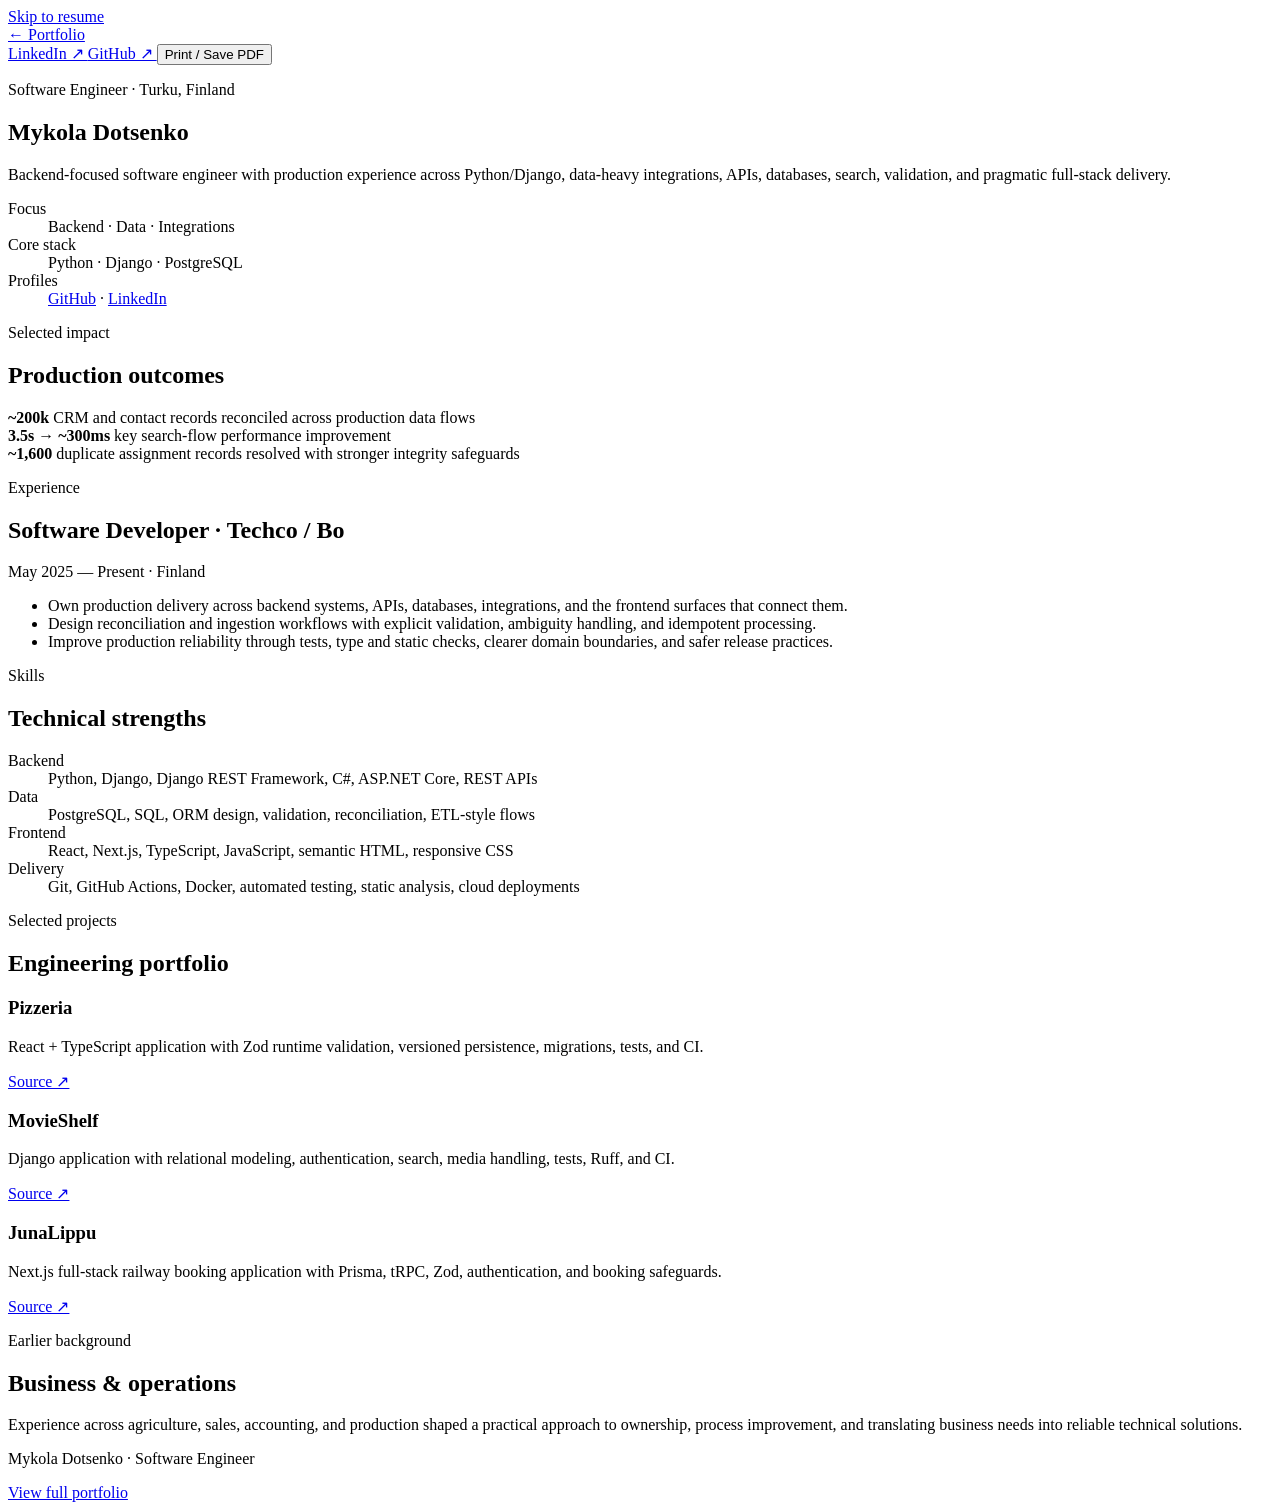
==== resume.html @ 8630fb1b "Add recruiter-friendly printable resume" ====
<!DOCTYPE html>
<html lang="en">
  <head>
    <meta charset="UTF-8">
    <meta name="viewport" content="width=device-width, initial-scale=1">

    <title>Mykola Dotsenko — Software Engineer Resume</title>
    <meta
      name="description"
      content="Resume for Mykola Dotsenko, Software Engineer focused on Python/Django, backend systems, data integrations, and production reliability.">
    <meta name="robots" content="index, follow">
    <meta name="theme-color" content="#07111f">
    <link
      rel="canonical"
      href="https://mykoladotsenko.github.io/developer-profile/resume.html">
    <link rel="icon" href="favicon.svg" type="image/svg+xml">
    <link rel="stylesheet" href="resume.css">
  </head>

  <body>
    <a class="skip-link" href="#resume">Skip to resume</a>

    <header class="resume-toolbar" aria-label="Resume actions">
      <a class="toolbar-link" href="index.html">← Portfolio</a>
      <div class="toolbar-actions">
        <a
          href="https://www.linkedin.com/in/mykola-dotsenko/"
          target="_blank"
          rel="noreferrer"
        >
          LinkedIn ↗
        </a>
        <a
          href="https://github.com/MykolaDotsenko"
          target="_blank"
          rel="noreferrer"
        >
          GitHub ↗
        </a>
        <button type="button" onclick="window.print()">Print / Save PDF</button>
      </div>
    </header>

    <main class="resume" id="resume">
      <section class="resume-hero" aria-labelledby="resume-name">
        <div>
          <p class="eyebrow">Software Engineer · Turku, Finland</p>
          <h1 id="resume-name">Mykola Dotsenko</h1>
          <p class="summary">
            Backend-focused software engineer with production experience across
            Python/Django, data-heavy integrations, APIs, databases, search,
            validation, and pragmatic full-stack delivery.
          </p>
        </div>

        <dl class="identity-facts">
          <div>
            <dt>Focus</dt>
            <dd>Backend · Data · Integrations</dd>
          </div>
          <div>
            <dt>Core stack</dt>
            <dd>Python · Django · PostgreSQL</dd>
          </div>
          <div>
            <dt>Profiles</dt>
            <dd>
              <a href="https://github.com/MykolaDotsenko">GitHub</a>
              ·
              <a href="https://www.linkedin.com/in/mykola-dotsenko/">LinkedIn</a>
            </dd>
          </div>
        </dl>
      </section>

      <section class="resume-section" aria-labelledby="impact-heading">
        <p class="section-kicker">Selected impact</p>
        <h2 id="impact-heading">Production outcomes</h2>

        <div class="metric-grid">
          <article>
            <strong>~200k</strong>
            <span>CRM and contact records reconciled across production data flows</span>
          </article>
          <article>
            <strong>3.5s → ~300ms</strong>
            <span>key search-flow performance improvement</span>
          </article>
          <article>
            <strong>~1,600</strong>
            <span>duplicate assignment records resolved with stronger integrity safeguards</span>
          </article>
        </div>
      </section>

      <section class="resume-section" aria-labelledby="experience-heading">
        <p class="section-kicker">Experience</p>
        <h2 id="experience-heading">Software Developer · Techco / Bo</h2>
        <p class="meta">May 2025 — Present · Finland</p>

        <ul>
          <li>
            Own production delivery across backend systems, APIs, databases,
            integrations, and the frontend surfaces that connect them.
          </li>
          <li>
            Design reconciliation and ingestion workflows with explicit
            validation, ambiguity handling, and idempotent processing.
          </li>
          <li>
            Improve production reliability through tests, type and static
            checks, clearer domain boundaries, and safer release practices.
          </li>
        </ul>
      </section>

      <section class="resume-section split" aria-labelledby="skills-heading">
        <div>
          <p class="section-kicker">Skills</p>
          <h2 id="skills-heading">Technical strengths</h2>

          <dl class="skills-list">
            <div>
              <dt>Backend</dt>
              <dd>Python, Django, Django REST Framework, C#, ASP.NET Core, REST APIs</dd>
            </div>
            <div>
              <dt>Data</dt>
              <dd>PostgreSQL, SQL, ORM design, validation, reconciliation, ETL-style flows</dd>
            </div>
            <div>
              <dt>Frontend</dt>
              <dd>React, Next.js, TypeScript, JavaScript, semantic HTML, responsive CSS</dd>
            </div>
            <div>
              <dt>Delivery</dt>
              <dd>Git, GitHub Actions, Docker, automated testing, static analysis, cloud deployments</dd>
            </div>
          </dl>
        </div>

        <div>
          <p class="section-kicker">Selected projects</p>
          <h2>Engineering portfolio</h2>

          <div class="project-list">
            <article>
              <h3>Pizzeria</h3>
              <p>React + TypeScript application with Zod runtime validation, versioned persistence, migrations, tests, and CI.</p>
              <a href="https://github.com/MykolaDotsenko/Pizzeria-React-Typescript-Project">Source ↗</a>
            </article>
            <article>
              <h3>MovieShelf</h3>
              <p>Django application with relational modeling, authentication, search, media handling, tests, Ruff, and CI.</p>
              <a href="https://github.com/MykolaDotsenko/DjangoMovieProject">Source ↗</a>
            </article>
            <article>
              <h3>JunaLippu</h3>
              <p>Next.js full-stack railway booking application with Prisma, tRPC, Zod, authentication, and booking safeguards.</p>
              <a href="https://github.com/MykolaDotsenko/JunaLippu">Source ↗</a>
            </article>
          </div>
        </div>
      </section>

      <section class="resume-section" aria-labelledby="background-heading">
        <p class="section-kicker">Earlier background</p>
        <h2 id="background-heading">Business &amp; operations</h2>
        <p>
          Experience across agriculture, sales, accounting, and production
          shaped a practical approach to ownership, process improvement, and
          translating business needs into reliable technical solutions.
        </p>
      </section>
    </main>

    <footer class="resume-footer">
      <p>Mykola Dotsenko · Software Engineer</p>
      <a href="index.html">View full portfolio</a>
    </footer>
  </body>
</html>
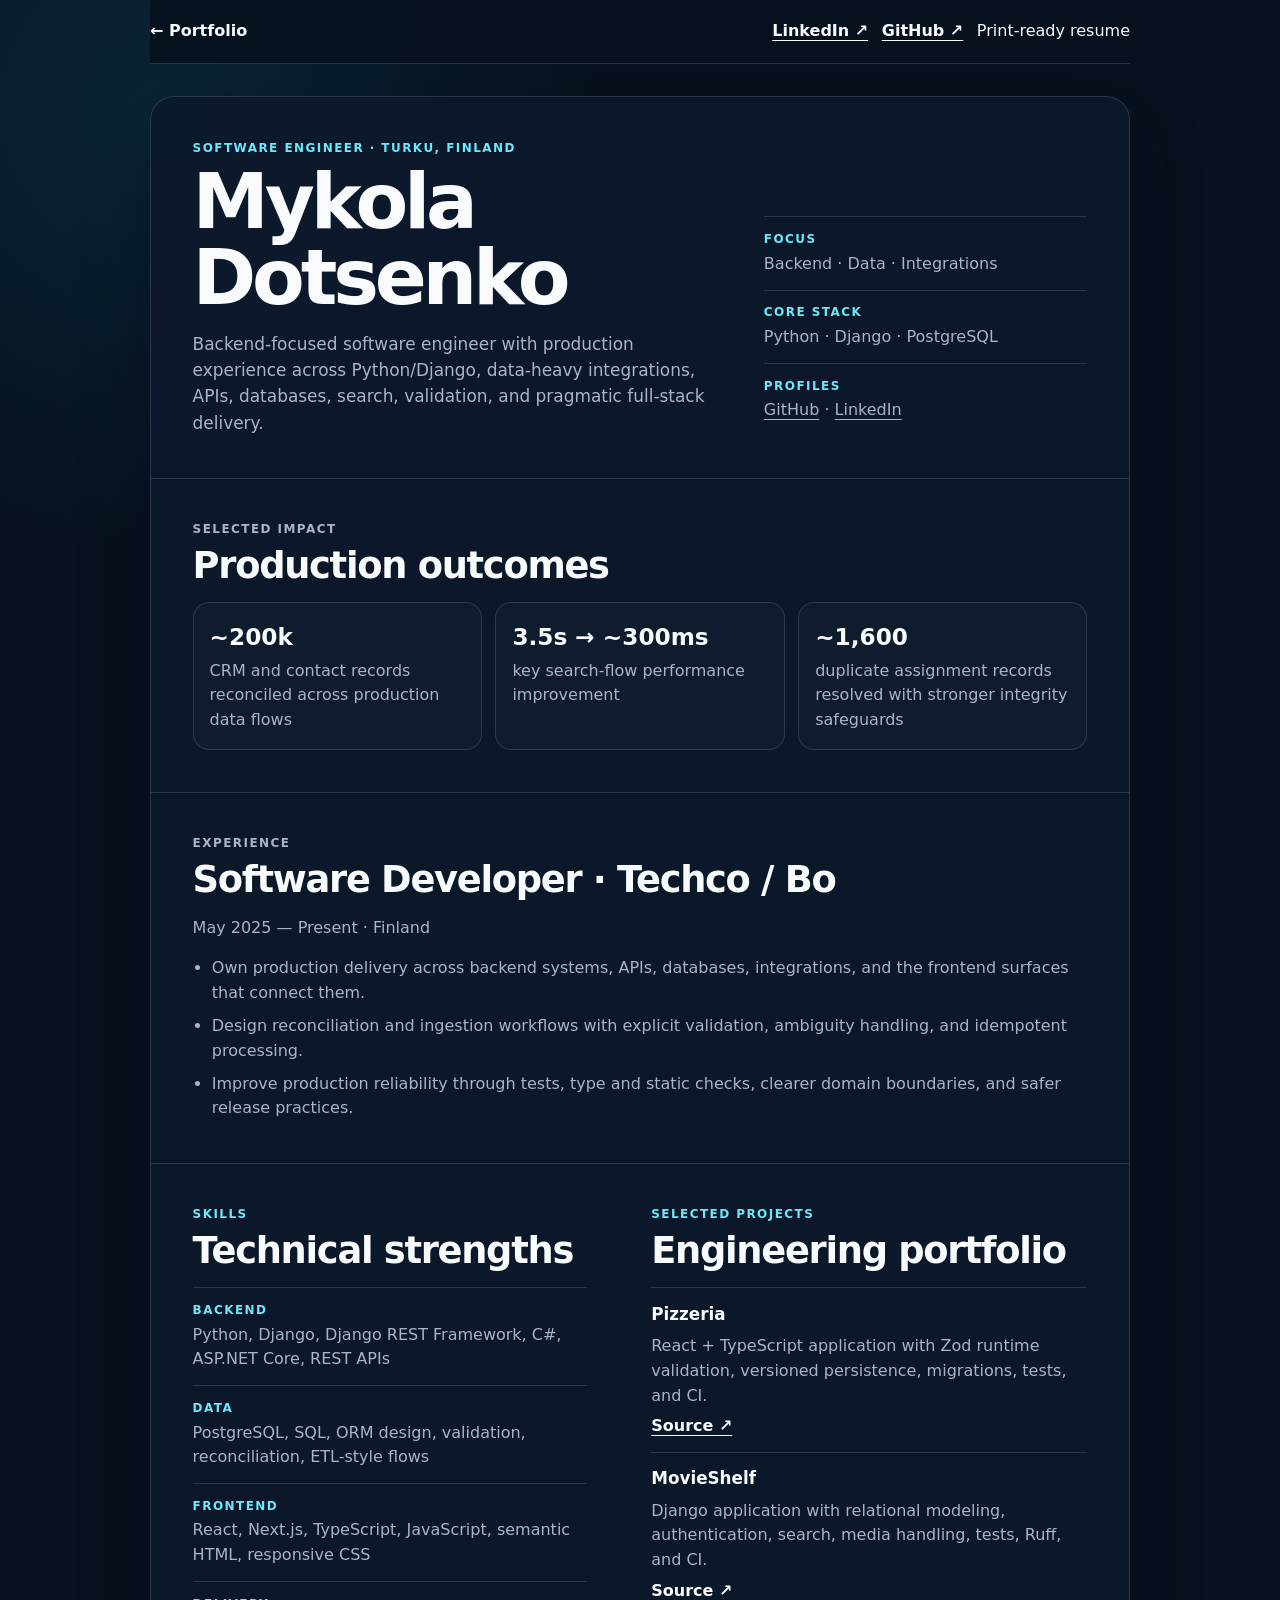
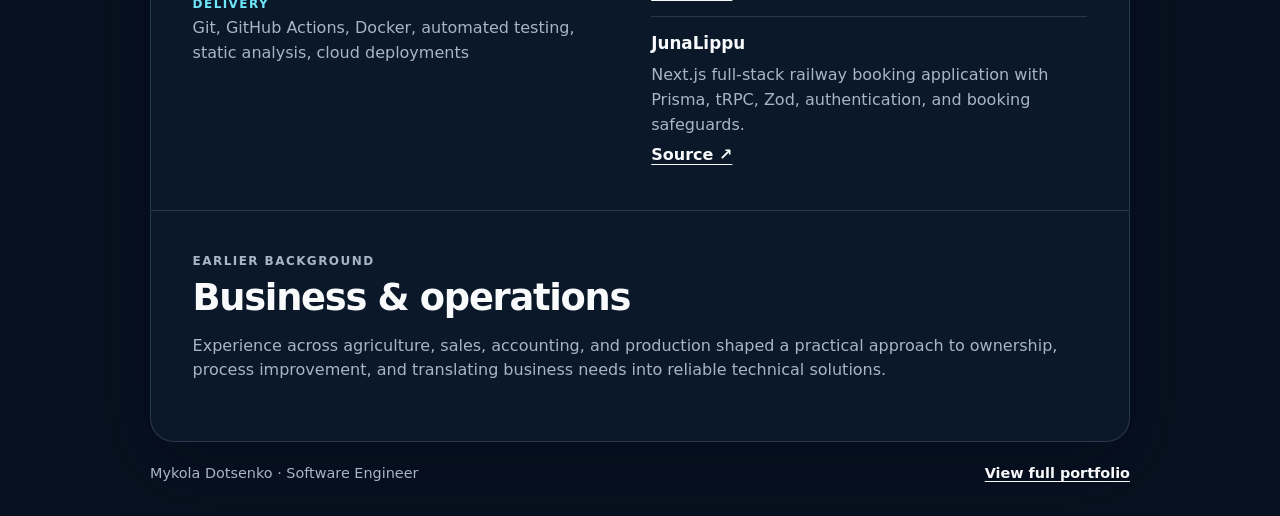
==== commit 65e879da: "Keep resume page dependency-free" ====
--- a/resume.html
+++ b/resume.html
@@ -37,7 +37,7 @@
         >
           GitHub ↗
         </a>
-        <button type="button" onclick="window.print()">Print / Save PDF</button>
+        <span class="print-note">Print-ready resume</span>
       </div>
     </header>
 
--- a/resume.css
+++ b/resume.css
@@ -0,0 +1,383 @@
+:root {
+  color-scheme: dark;
+  --bg: #07111f;
+  --surface: #101f34;
+  --text: #f8fafc;
+  --muted: #a8b5c7;
+  --border: rgba(148, 163, 184, 0.22);
+  --accent: #22d3ee;
+  --paper-width: 980px;
+}
+
+*,
+*::before,
+*::after {
+  box-sizing: border-box;
+}
+
+html {
+  scroll-behavior: smooth;
+}
+
+body {
+  margin: 0;
+  min-width: 320px;
+  background:
+    radial-gradient(circle at 12% 5%, rgba(34, 211, 238, 0.1), transparent 28rem),
+    var(--bg);
+  color: var(--text);
+  font-family:
+    Inter, ui-sans-serif, system-ui, -apple-system, BlinkMacSystemFont, "Segoe UI",
+    sans-serif;
+  line-height: 1.55;
+  -webkit-font-smoothing: antialiased;
+}
+
+a {
+  color: inherit;
+  text-underline-offset: 0.24em;
+}
+
+a:hover {
+  color: var(--accent);
+}
+
+button,
+.toolbar-link,
+.toolbar-actions a {
+  font: inherit;
+}
+
+:focus-visible {
+  outline: 3px solid #6ee7f9;
+  outline-offset: 4px;
+}
+
+.skip-link {
+  position: fixed;
+  top: 1rem;
+  left: 1rem;
+  z-index: 100;
+  transform: translateY(-200%);
+  border-radius: 999px;
+  background: var(--text);
+  color: var(--bg);
+  padding: 0.7rem 1rem;
+  font-weight: 800;
+  text-decoration: none;
+}
+
+.skip-link:focus {
+  transform: translateY(0);
+}
+
+.resume-toolbar {
+  position: sticky;
+  top: 0;
+  z-index: 20;
+  display: flex;
+  width: min(calc(100% - 2rem), var(--paper-width));
+  min-height: 64px;
+  align-items: center;
+  justify-content: space-between;
+  gap: 1rem;
+  margin-inline: auto;
+  border-bottom: 1px solid var(--border);
+  background: rgba(7, 17, 31, 0.92);
+  backdrop-filter: blur(16px);
+}
+
+.toolbar-link,
+.toolbar-actions a,
+.toolbar-actions button {
+  font-weight: 750;
+}
+
+.toolbar-link {
+  text-decoration: none;
+}
+
+.toolbar-actions {
+  display: flex;
+  flex-wrap: wrap;
+  align-items: center;
+  justify-content: flex-end;
+  gap: 0.85rem;
+}
+
+.toolbar-actions button {
+  min-height: 38px;
+  border: 1px solid var(--accent);
+  border-radius: 999px;
+  background: var(--accent);
+  color: #04202a;
+  padding: 0.45rem 0.85rem;
+  cursor: pointer;
+  font-weight: 800;
+}
+
+.resume {
+  width: min(calc(100% - 2rem), var(--paper-width));
+  margin: 2rem auto 0;
+  border: 1px solid var(--border);
+  border-radius: 24px;
+  background: rgba(12, 26, 44, 0.92);
+  box-shadow: 0 24px 70px rgba(2, 8, 23, 0.3);
+}
+
+.resume-hero,
+.resume-section {
+  padding: clamp(1.5rem, 4vw, 2.6rem);
+}
+
+.resume-hero {
+  display: grid;
+  grid-template-columns: minmax(0, 1.25fr) minmax(260px, 0.75fr);
+  gap: 2rem;
+  align-items: end;
+}
+
+.resume-section {
+  border-top: 1px solid var(--border);
+}
+
+.eyebrow,
+.section-kicker,
+.identity-facts dt,
+.skills-list dt {
+  margin: 0;
+  color: #6ee7f9;
+  font-size: 0.75rem;
+  font-weight: 800;
+  letter-spacing: 0.12em;
+  text-transform: uppercase;
+}
+
+h1,
+h2,
+h3,
+p {
+  margin-top: 0;
+}
+
+h1 {
+  margin: 0.45rem 0 1rem;
+  font-size: clamp(2.7rem, 7vw, 4.8rem);
+  line-height: 0.98;
+  letter-spacing: -0.055em;
+}
+
+h2 {
+  margin: 0.45rem 0 1rem;
+  font-size: clamp(1.55rem, 3vw, 2.3rem);
+  line-height: 1.08;
+  letter-spacing: -0.035em;
+}
+
+h3 {
+  margin-bottom: 0.45rem;
+  font-size: 1.05rem;
+}
+
+.summary,
+.meta,
+.resume-section > p,
+.skills-list dd,
+.project-list p,
+.metric-grid span,
+.identity-facts dd {
+  color: var(--muted);
+}
+
+.summary {
+  max-width: 60ch;
+  margin-bottom: 0;
+  font-size: 1.06rem;
+}
+
+.identity-facts,
+.skills-list {
+  margin: 0;
+}
+
+.identity-facts div,
+.skills-list div {
+  border-top: 1px solid var(--border);
+  padding: 0.8rem 0;
+}
+
+.identity-facts dd,
+.skills-list dd {
+  margin: 0.2rem 0 0;
+}
+
+.metric-grid {
+  display: grid;
+  grid-template-columns: repeat(3, minmax(0, 1fr));
+  gap: 0.85rem;
+}
+
+.metric-grid article {
+  border: 1px solid var(--border);
+  border-radius: 16px;
+  background: rgba(255, 255, 255, 0.02);
+  padding: 1rem;
+}
+
+.metric-grid strong,
+.metric-grid span {
+  display: block;
+}
+
+.metric-grid strong {
+  margin-bottom: 0.25rem;
+  font-size: 1.45rem;
+}
+
+.resume-section ul {
+  margin-bottom: 0;
+  padding-left: 1.2rem;
+  color: var(--muted);
+}
+
+.resume-section li + li {
+  margin-top: 0.5rem;
+}
+
+.split {
+  display: grid;
+  grid-template-columns: minmax(0, 0.95fr) minmax(0, 1.05fr);
+  gap: clamp(2rem, 5vw, 4rem);
+}
+
+.project-list {
+  display: grid;
+  gap: 0.8rem;
+}
+
+.project-list article {
+  border-top: 1px solid var(--border);
+  padding-top: 0.8rem;
+}
+
+.project-list p {
+  margin-bottom: 0.35rem;
+}
+
+.project-list a {
+  font-weight: 750;
+}
+
+.resume-footer {
+  display: flex;
+  width: min(calc(100% - 2rem), var(--paper-width));
+  align-items: center;
+  justify-content: space-between;
+  gap: 1rem;
+  margin: 0 auto;
+  padding: 1.25rem 0 2rem;
+  color: var(--muted);
+  font-size: 0.9rem;
+}
+
+.resume-footer p {
+  margin: 0;
+}
+
+.resume-footer a {
+  color: var(--text);
+  font-weight: 750;
+}
+
+@media (max-width: 760px) {
+  .resume-toolbar,
+  .resume-hero,
+  .split,
+  .resume-footer {
+    grid-template-columns: 1fr;
+  }
+
+  .resume-toolbar,
+  .resume-footer {
+    align-items: flex-start;
+    flex-direction: column;
+    padding-block: 0.8rem;
+  }
+
+  .toolbar-actions {
+    justify-content: flex-start;
+  }
+
+  .resume-hero,
+  .split {
+    display: grid;
+  }
+
+  .metric-grid {
+    grid-template-columns: 1fr;
+  }
+}
+
+@media print {
+  :root {
+    color-scheme: light;
+  }
+
+  body {
+    background: #fff;
+    color: #111827;
+    font-size: 10.5pt;
+  }
+
+  .resume-toolbar,
+  .resume-footer,
+  .skip-link {
+    display: none;
+  }
+
+  .resume {
+    width: 100%;
+    margin: 0;
+    border: 0;
+    border-radius: 0;
+    background: #fff;
+    box-shadow: none;
+  }
+
+  .resume-hero,
+  .resume-section {
+    padding: 14pt 0;
+  }
+
+  .resume-section {
+    border-top: 1px solid #cbd5e1;
+  }
+
+  .eyebrow,
+  .section-kicker,
+  .identity-facts dt,
+  .skills-list dt {
+    color: #0e7490;
+  }
+
+  .summary,
+  .meta,
+  .resume-section > p,
+  .skills-list dd,
+  .project-list p,
+  .metric-grid span,
+  .identity-facts dd,
+  .resume-section ul {
+    color: #334155;
+  }
+
+  .metric-grid article {
+    border-color: #cbd5e1;
+    background: #fff;
+  }
+
+  a {
+    color: inherit;
+    text-decoration: none;
+  }
+}
